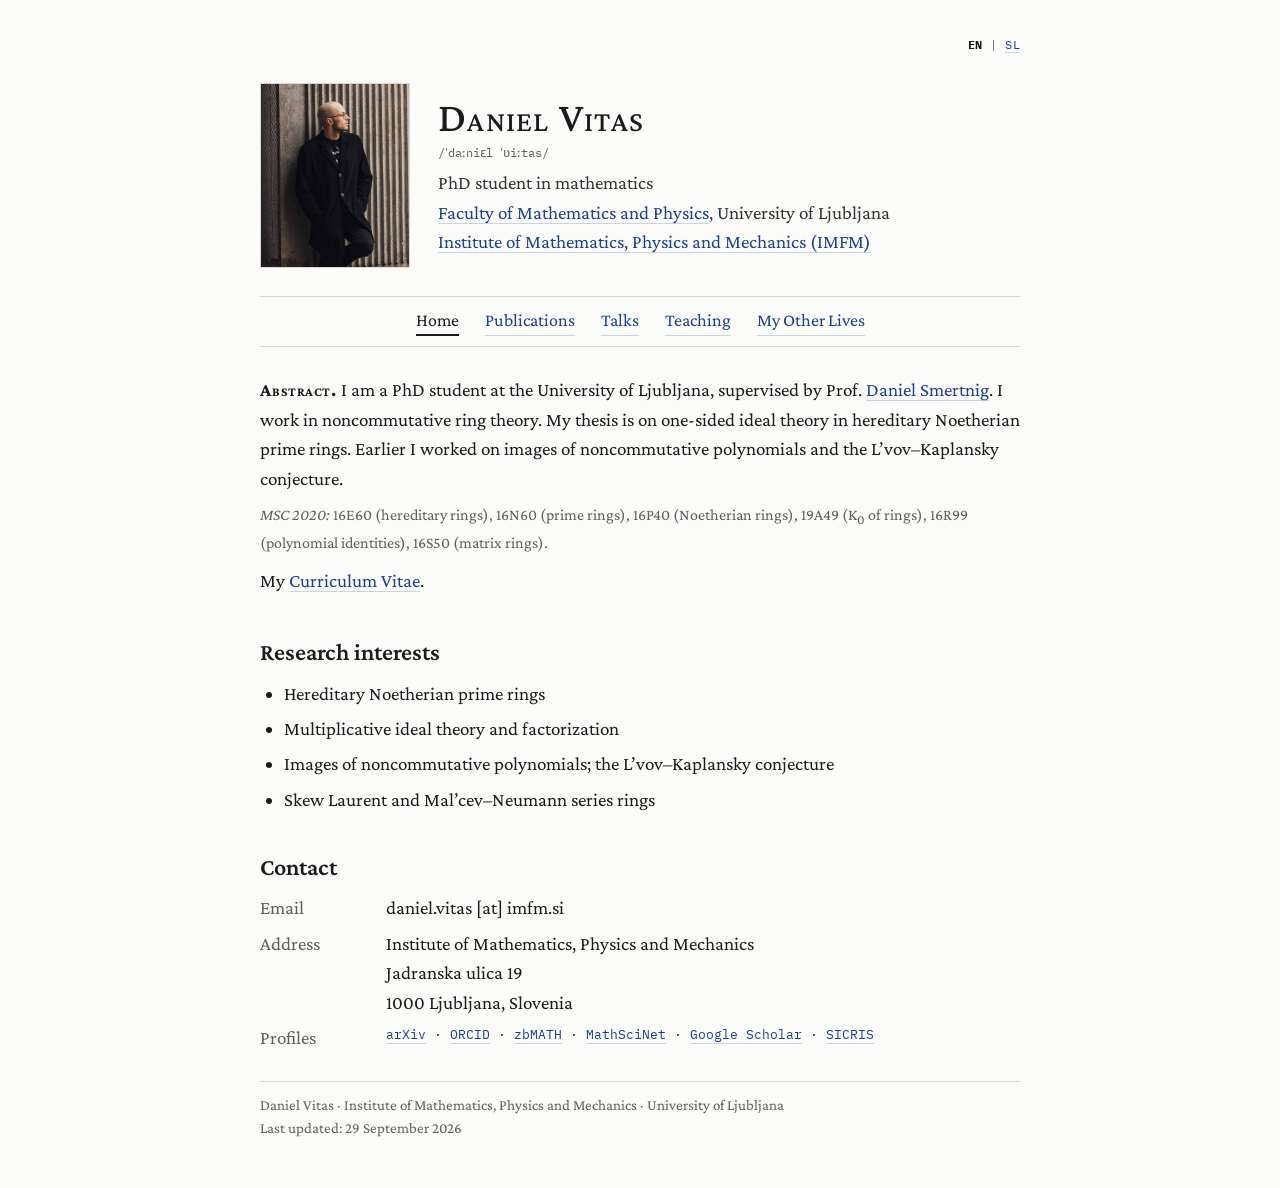
==== index.html @ a868c641 "Initial site Co-Authored-By: Claude Opus 5.5 <noreply@anthropic.com> Claude-Session: https://claude." ====
<!doctype html>
<html lang="en">
<head>
<meta charset="utf-8">
<meta name="viewport" content="width=device-width, initial-scale=1">
<title>Daniel Vitas</title>
<meta name="description" content="Daniel Vitas, PhD student in mathematics at the University of Ljubljana and IMFM.">
<link rel="preconnect" href="https://fonts.googleapis.com">
<link rel="preconnect" href="https://fonts.gstatic.com" crossorigin>
<link rel="stylesheet" href="https://fonts.googleapis.com/css2?family=Crimson+Pro:ital,wght@0,400;0,500;0,600;1,400&amp;family=IBM+Plex+Mono:wght@400&amp;display=swap">
<link rel="stylesheet" href="style.css">

</head>
<body>
<div class="page">
<div class="topbar"><span><b>EN</b> | <a href="sl.html" lang="sl">SL</a></span></div>
<header class="id">
<img src="photo.jpg" alt="Photo of Daniel Vitas">
<div>
<h1>Daniel Vitas</h1>
<div class="ipa">/ˈdaːniɛl ˈʋiːtas/</div>
<p>PhD student in mathematics<br><a href="https://www.fmf.uni-lj.si/en/">Faculty of Mathematics and Physics</a>, University of Ljubljana<br><a href="http://www.imfm.si/view?set_language=en">Institute of Mathematics, Physics and Mechanics (IMFM)</a></p>
</div>
</header>
<nav aria-label="Main"><a href="index.html" aria-current="page">Home</a><a href="publications.html">Publications</a><a href="talks.html">Talks</a><a href="teaching.html">Teaching</a><a href="interests.html">My Other Lives</a></nav>
<section>
<p><b class="abs">Abstract.</b> I am a PhD student at the University of Ljubljana, supervised by Prof. <a href="https://math.smertnig.at">Daniel Smertnig</a>. I work in noncommutative ring theory. My thesis is on one-sided ideal theory in hereditary Noetherian prime rings. Earlier I worked on images of noncommutative polynomials and the L’vov–Kaplansky conjecture.</p>
<p class="msc"><i>MSC 2020:</i> 16E60 (hereditary rings), 16N60 (prime rings), 16P40 (Noetherian rings), 19A49 (K<sub>0</sub> of rings), 16R99 (polynomial identities), 16S50 (matrix rings).</p>
<p>My <a href="cv.pdf">Curriculum Vitae</a>.</p>
</section>
<section>
<h2>Research interests</h2>
<ul>
<li>Hereditary Noetherian prime rings</li>
<li>Multiplicative ideal theory and factorization</li>
<li>Images of noncommutative polynomials; the L’vov–Kaplansky conjecture</li>
<li>Skew Laurent and Mal’cev–Neumann series rings</li>
</ul>
</section>
<section>
<h2>Contact</h2>
<dl class="contact">
<dt>Email</dt><dd>daniel.vitas [at] imfm.si</dd>
<dt>Address</dt><dd>Institute of Mathematics, Physics and Mechanics<br>Jadranska ulica 19<br>1000 Ljubljana, Slovenia</dd>
<dt>Profiles</dt><dd class="links profiles"><a href="https://arxiv.org/search/?query=Vitas%2C+Daniel&amp;searchtype=author">arXiv</a> · <a href="https://orcid.org/0000-0003-0296-2484">ORCID</a> · <a href="https://zbmath.org/authors/vitas.daniel">zbMATH</a> · <a href="https://mathscinet.ams.org/mathscinet/author?authorId=1400793">MathSciNet</a> · <a href="https://scholar.google.com/citations?user=M3ZcJtAAAAAJ">Google Scholar</a> · <a href="https://cris.cobiss.net/ecris/si/en/researcher/55294">SICRIS</a></dd>
</dl>
</section>
<footer>Daniel Vitas · Institute of Mathematics, Physics and Mechanics · University of Ljubljana<br>Last updated: 29 September 2026</footer>
</div>
</body>
</html>
---- style.css ----
:root{--bg:#FBFBF9;--ink:#1B1B1B;--muted:#5E5E5E;--rule:#D8D6D0;--link:#1D3F8F;--linkline:#C9D2E6;--box:#E7E5DF}
*{box-sizing:border-box}
html{background:var(--bg)}
body{margin:0;background:var(--bg);color:var(--ink);font-family:"Crimson Pro",Georgia,"Times New Roman",serif;font-size:19px;line-height:1.55;padding-inline:16px}
a{color:var(--link);text-decoration:none;border-bottom:1px solid var(--linkline)}
a:hover{border-bottom-color:var(--link)}
a:focus-visible{outline:2px solid var(--link);outline-offset:2px}
.page{max-width:760px;margin:0 auto;padding-block:36px 48px;display:flex;flex-direction:column;gap:28px}
header.id{display:flex;gap:28px;align-items:center}
header.id img{width:150px;height:185px;object-fit:cover;border:1px solid var(--rule);flex-shrink:0}
header.id h1{margin:0;font-size:42px;font-weight:500;font-variant:small-caps;letter-spacing:.03em;line-height:1.1}
header.id p{margin:6px 0 0;color:#333}
header.small h1{margin:0;font-size:28px;font-weight:500;font-variant:small-caps;letter-spacing:.03em}
header.small a{color:var(--ink);border:0}
nav{display:flex;flex-wrap:wrap;justify-content:center;gap:6px 26px;border-top:1px solid var(--rule);border-bottom:1px solid var(--rule);padding:10px 0;font-size:18px}
nav a[aria-current="page"]{color:var(--ink);border-bottom:2px solid var(--ink)}
h2{margin:0 0 8px;font-size:24px;font-weight:600}
h3{margin:18px 0 6px;font-size:19px;font-weight:600;color:var(--muted)}
section p{margin:0 0 10px}
ul{margin:0;padding-left:24px}
li{margin:0 0 6px}
.links{font-family:"IBM Plex Mono",ui-monospace,Menlo,monospace;font-size:13px;white-space:nowrap}
.muted{color:var(--muted)}
dl.contact{display:grid;grid-template-columns:110px minmax(0,1fr);gap:6px 16px;margin:0}
dl.contact dt{color:var(--muted)}
dl.contact dd{margin:0}
table{border-collapse:collapse;width:100%}
td{padding:6px 12px 6px 0;vertical-align:top;border-bottom:1px solid var(--rule)}
td.when{white-space:nowrap;color:var(--muted);width:130px}
.topbar{display:flex;justify-content:flex-end;font-family:"IBM Plex Mono",ui-monospace,Menlo,monospace;font-size:12px;letter-spacing:.04em;color:var(--muted)}
.topbar b{color:var(--ink)}
.ipa{font-family:"IBM Plex Mono",ui-monospace,Menlo,monospace;font-size:12px;color:var(--muted);margin-top:4px}
.abs{font-variant:small-caps;letter-spacing:.04em}
.msc{font-size:16px;color:var(--muted)}
footer{border-top:1px solid var(--rule);padding-top:12px;font-size:15px;color:var(--muted)}
@media (max-width:560px){
  body{font-size:18px}
  header.id{flex-direction:column;align-items:flex-start;gap:16px}
  header.id h1{font-size:34px}
  dl.contact{grid-template-columns:1fr}
  dl.contact dt{margin-top:6px}
  td.when{width:auto}
}

ul.pubs li{margin:0 0 14px}
details{margin-top:4px}
summary{cursor:pointer;font-family:"IBM Plex Mono",ui-monospace,Menlo,monospace;font-size:13px;color:var(--link);width:max-content}
details p{margin:6px 0 0;font-size:17px;line-height:1.5;color:#333}
p.small{font-size:15px}
dd.profiles{line-height:1.8}
mjx-container{font-size:95%!important}
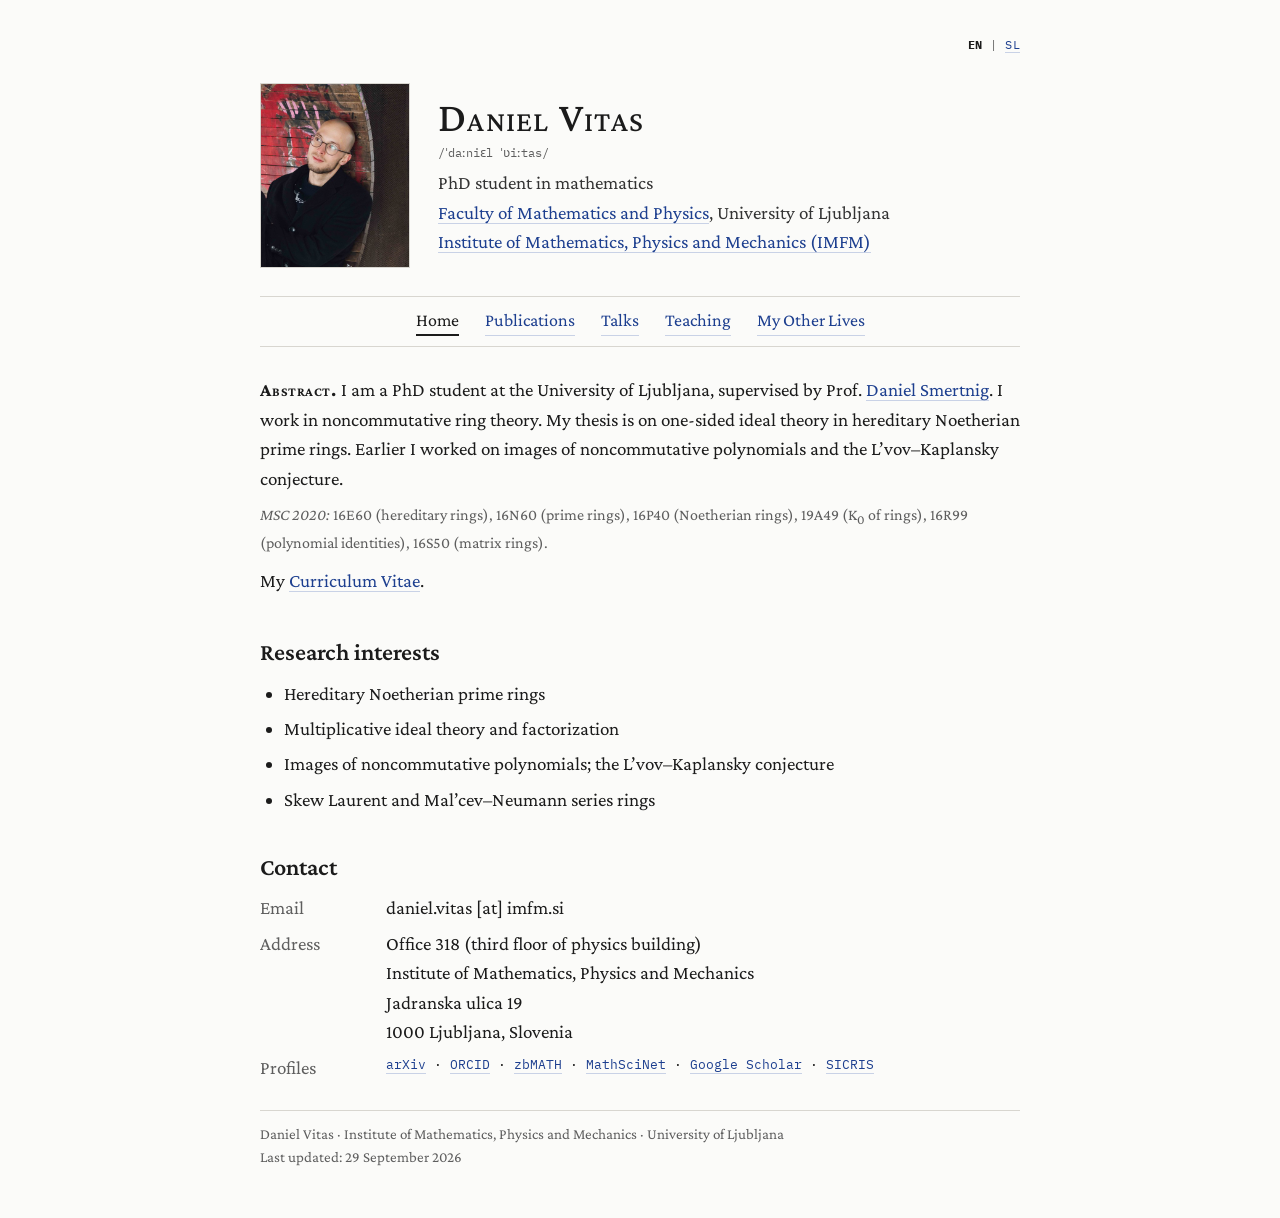
==== commit 7c004bd7: "New photo; add office number to address Co-Authored-By: Claude Opus 5.5 <noreply@anthropic.com> Clau" ====
--- a/index.html
+++ b/index.html
@@ -41,7 +41,7 @@
 <h2>Contact</h2>
 <dl class="contact">
 <dt>Email</dt><dd>daniel.vitas [at] imfm.si</dd>
-<dt>Address</dt><dd>Institute of Mathematics, Physics and Mechanics<br>Jadranska ulica 19<br>1000 Ljubljana, Slovenia</dd>
+<dt>Address</dt><dd>Office 318 (third floor of physics building)<br>Institute of Mathematics, Physics and Mechanics<br>Jadranska ulica 19<br>1000 Ljubljana, Slovenia</dd>
 <dt>Profiles</dt><dd class="links profiles"><a href="https://arxiv.org/search/?query=Vitas%2C+Daniel&amp;searchtype=author">arXiv</a> · <a href="https://orcid.org/0000-0003-0296-2484">ORCID</a> · <a href="https://zbmath.org/authors/vitas.daniel">zbMATH</a> · <a href="https://mathscinet.ams.org/mathscinet/author?authorId=1400793">MathSciNet</a> · <a href="https://scholar.google.com/citations?user=M3ZcJtAAAAAJ">Google Scholar</a> · <a href="https://cris.cobiss.net/ecris/si/en/researcher/55294">SICRIS</a></dd>
 </dl>
 </section>
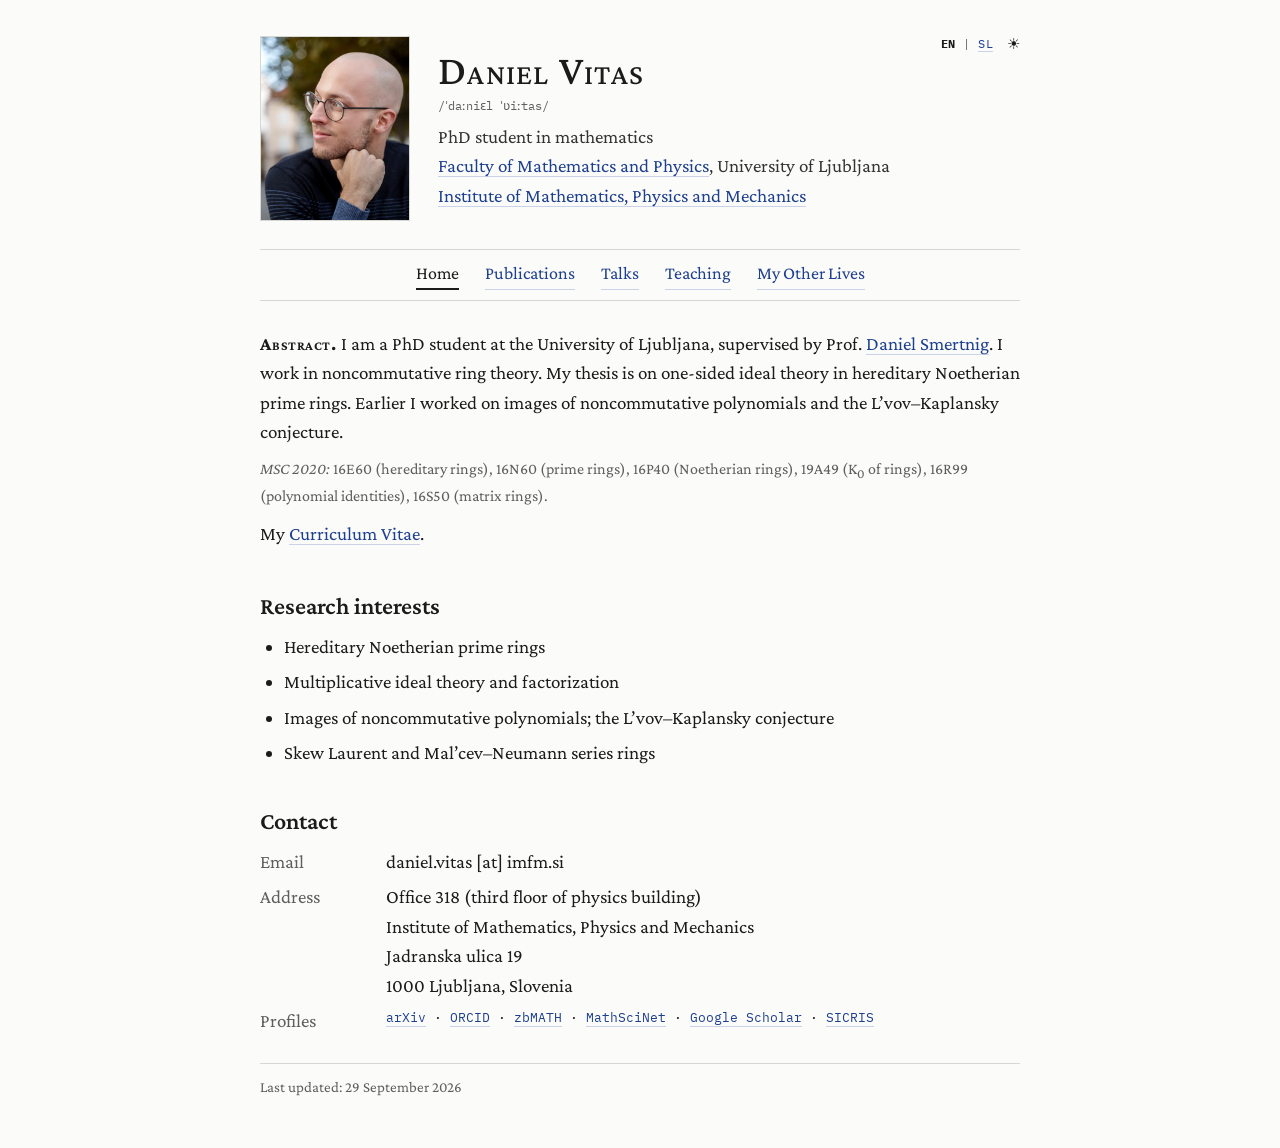
==== commit 06784975: "Slovenian sub-pages, language bar and dark mode on every page, text edits Co-Authored-By: Claude Opu" ====
--- a/index.html
+++ b/index.html
@@ -9,17 +9,22 @@
 <link rel="preconnect" href="https://fonts.gstatic.com" crossorigin>
 <link rel="stylesheet" href="https://fonts.googleapis.com/css2?family=Crimson+Pro:ital,wght@0,400;0,500;0,600;1,400&amp;family=IBM+Plex+Mono:wght@400&amp;display=swap">
 <link rel="stylesheet" href="style.css">
+<script>
+try{var t=sessionStorage.getItem('theme');}catch(e){var t=null;}
+if(t){document.documentElement.setAttribute('data-theme',t);}else{document.documentElement.removeAttribute('data-theme');}
+function toggleTheme(){var c=document.documentElement.getAttribute('data-theme')||(matchMedia('(prefers-color-scheme: dark)').matches?'dark':'light');var n=c==='dark'?'light':'dark';document.documentElement.setAttribute('data-theme',n);try{sessionStorage.setItem('theme',n);}catch(e){}}
+</script>
 
 </head>
 <body>
 <div class="page">
-<div class="topbar"><span><b>EN</b> | <a href="sl.html" lang="sl">SL</a></span></div>
+<div class="topbar"><span><b>EN</b> | <a href="sl.html" lang="sl">SL</a></span><button type="button" class="theme-toggle" aria-label="Toggle light/dark theme" title="Toggle light/dark theme" onclick="toggleTheme()"></button></div>
 <header class="id">
 <img src="photo.jpg" alt="Photo of Daniel Vitas">
 <div>
 <h1>Daniel Vitas</h1>
 <div class="ipa">/ˈdaːniɛl ˈʋiːtas/</div>
-<p>PhD student in mathematics<br><a href="https://www.fmf.uni-lj.si/en/">Faculty of Mathematics and Physics</a>, University of Ljubljana<br><a href="http://www.imfm.si/view?set_language=en">Institute of Mathematics, Physics and Mechanics (IMFM)</a></p>
+<p>PhD student in mathematics<br><a href="https://www.fmf.uni-lj.si/en/">Faculty of Mathematics and Physics</a>, University of Ljubljana<br><a href="http://www.imfm.si/view?set_language=en">Institute of Mathematics, Physics and Mechanics</a></p>
 </div>
 </header>
 <nav aria-label="Main"><a href="index.html" aria-current="page">Home</a><a href="publications.html">Publications</a><a href="talks.html">Talks</a><a href="teaching.html">Teaching</a><a href="interests.html">My Other Lives</a></nav>
@@ -45,7 +50,7 @@
 <dt>Profiles</dt><dd class="links profiles"><a href="https://arxiv.org/search/?query=Vitas%2C+Daniel&amp;searchtype=author">arXiv</a> · <a href="https://orcid.org/0000-0003-0296-2484">ORCID</a> · <a href="https://zbmath.org/authors/vitas.daniel">zbMATH</a> · <a href="https://mathscinet.ams.org/mathscinet/author?authorId=1400793">MathSciNet</a> · <a href="https://scholar.google.com/citations?user=M3ZcJtAAAAAJ">Google Scholar</a> · <a href="https://cris.cobiss.net/ecris/si/en/researcher/55294">SICRIS</a></dd>
 </dl>
 </section>
-<footer>Daniel Vitas · Institute of Mathematics, Physics and Mechanics · University of Ljubljana<br>Last updated: 29 September 2026</footer>
+<footer>Last updated: 29 September 2026</footer>
 </div>
 </body>
 </html>
--- a/style.css
+++ b/style.css
@@ -9,7 +9,7 @@
 header.id{display:flex;gap:28px;align-items:center}
 header.id img{width:150px;height:185px;object-fit:cover;border:1px solid var(--rule);flex-shrink:0}
 header.id h1{margin:0;font-size:42px;font-weight:500;font-variant:small-caps;letter-spacing:.03em;line-height:1.1}
-header.id p{margin:6px 0 0;color:#333}
+header.id p{margin:6px 0 0;color:var(--ink2)}
 header.small h1{margin:0;font-size:28px;font-weight:500;font-variant:small-caps;letter-spacing:.03em}
 header.small a{color:var(--ink);border:0}
 nav{display:flex;flex-wrap:wrap;justify-content:center;gap:6px 26px;border-top:1px solid var(--rule);border-bottom:1px solid var(--rule);padding:10px 0;font-size:18px}
@@ -45,7 +45,26 @@
 ul.pubs li{margin:0 0 14px}
 details{margin-top:4px}
 summary{cursor:pointer;font-family:"IBM Plex Mono",ui-monospace,Menlo,monospace;font-size:13px;color:var(--link);width:max-content}
-details p{margin:6px 0 0;font-size:17px;line-height:1.5;color:#333}
+details p{margin:6px 0 0;font-size:17px;line-height:1.5;color:var(--ink2)}
 p.small{font-size:15px}
-dd.profiles{line-height:1.8}
+dd.profiles{line-height:1.8;white-space:normal}
+dd.profiles a{white-space:nowrap}
+section>h3:first-child{margin-top:0}
 mjx-container{font-size:95%!important}
+/* Theme: follows the OS by default; the toggle sets html[data-theme] (same scheme as andrej.com) */
+:root{--ink2:#333}
+@media (prefers-color-scheme:dark){:root{color-scheme:dark;--bg:#212121;--ink:#dcdcdc;--ink2:#cfcfcf;--muted:#ababab;--rule:#3a3a3a;--link:#ffb300;--linkline:rgba(255,179,0,.35);--box:#2b2b2b}}
+html[data-theme="light"]{color-scheme:light;--bg:#FBFBF9;--ink:#1B1B1B;--ink2:#333;--muted:#5E5E5E;--rule:#D8D6D0;--link:#1D3F8F;--linkline:#C9D2E6;--box:#E7E5DF}
+html[data-theme="dark"]{color-scheme:dark;--bg:#212121;--ink:#dcdcdc;--ink2:#cfcfcf;--muted:#ababab;--rule:#3a3a3a;--link:#ffb300;--linkline:rgba(255,179,0,.35);--box:#2b2b2b}
+.topbar{align-items:center;gap:14px}
+.page{position:relative}
+.topbar{position:absolute;top:36px;right:0;margin:0;line-height:1}
+header.small h1{font-size:42px;line-height:1.1}
+@media (max-width:560px){header.small h1{font-size:34px}}
+.theme-toggle{background:none;border:none;padding:0;margin:0;color:var(--ink);cursor:pointer;font:inherit;font-size:15px;line-height:1}
+.theme-toggle:hover{color:var(--link)}
+.theme-toggle:focus-visible{outline:2px solid var(--link);outline-offset:2px}
+.theme-toggle::before{content:"\2600"}
+@media (prefers-color-scheme:dark){.theme-toggle::before{content:"\263E"}}
+html[data-theme="light"] .theme-toggle::before{content:"\2600"}
+html[data-theme="dark"] .theme-toggle::before{content:"\263E"}
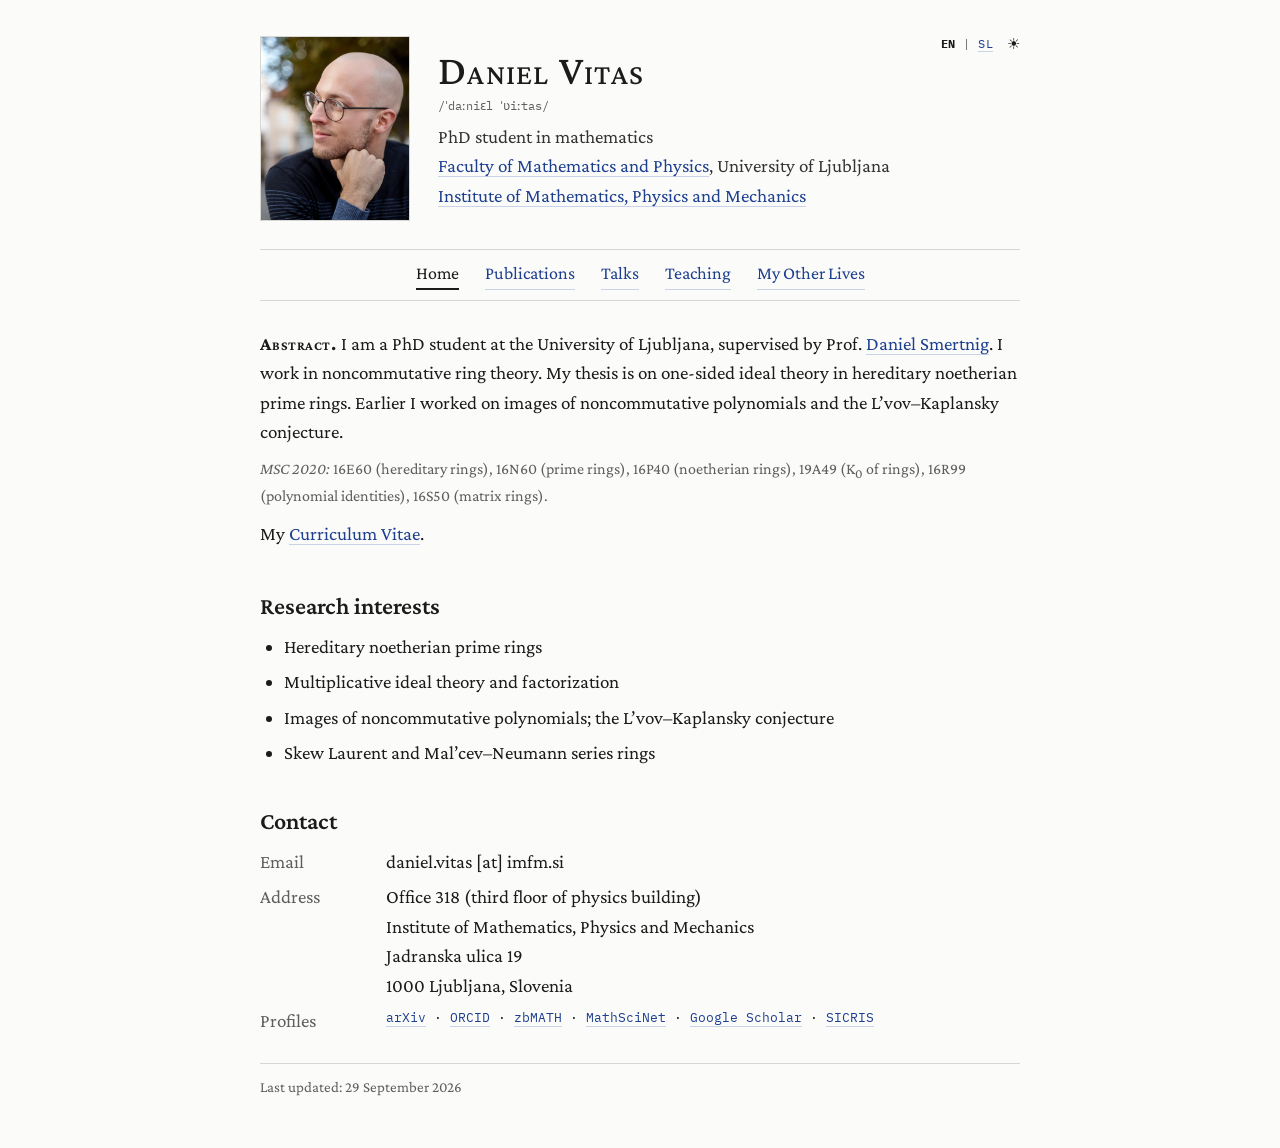
==== commit dd7cc8ca: "Teaching wording as in CV; noetherian; dodiplomski Co-Authored-By: Claude Opus 5.5 <noreply@anthropi" ====
--- a/index.html
+++ b/index.html
@@ -29,14 +29,14 @@
 </header>
 <nav aria-label="Main"><a href="index.html" aria-current="page">Home</a><a href="publications.html">Publications</a><a href="talks.html">Talks</a><a href="teaching.html">Teaching</a><a href="interests.html">My Other Lives</a></nav>
 <section>
-<p><b class="abs">Abstract.</b> I am a PhD student at the University of Ljubljana, supervised by Prof. <a href="https://math.smertnig.at">Daniel Smertnig</a>. I work in noncommutative ring theory. My thesis is on one-sided ideal theory in hereditary Noetherian prime rings. Earlier I worked on images of noncommutative polynomials and the L’vov–Kaplansky conjecture.</p>
-<p class="msc"><i>MSC 2020:</i> 16E60 (hereditary rings), 16N60 (prime rings), 16P40 (Noetherian rings), 19A49 (K<sub>0</sub> of rings), 16R99 (polynomial identities), 16S50 (matrix rings).</p>
+<p><b class="abs">Abstract.</b> I am a PhD student at the University of Ljubljana, supervised by Prof. <a href="https://math.smertnig.at">Daniel Smertnig</a>. I work in noncommutative ring theory. My thesis is on one-sided ideal theory in hereditary noetherian prime rings. Earlier I worked on images of noncommutative polynomials and the L’vov–Kaplansky conjecture.</p>
+<p class="msc"><i>MSC 2020:</i> 16E60 (hereditary rings), 16N60 (prime rings), 16P40 (noetherian rings), 19A49 (K<sub>0</sub> of rings), 16R99 (polynomial identities), 16S50 (matrix rings).</p>
 <p>My <a href="cv.pdf">Curriculum Vitae</a>.</p>
 </section>
 <section>
 <h2>Research interests</h2>
 <ul>
-<li>Hereditary Noetherian prime rings</li>
+<li>Hereditary noetherian prime rings</li>
 <li>Multiplicative ideal theory and factorization</li>
 <li>Images of noncommutative polynomials; the L’vov–Kaplansky conjecture</li>
 <li>Skew Laurent and Mal’cev–Neumann series rings</li>
